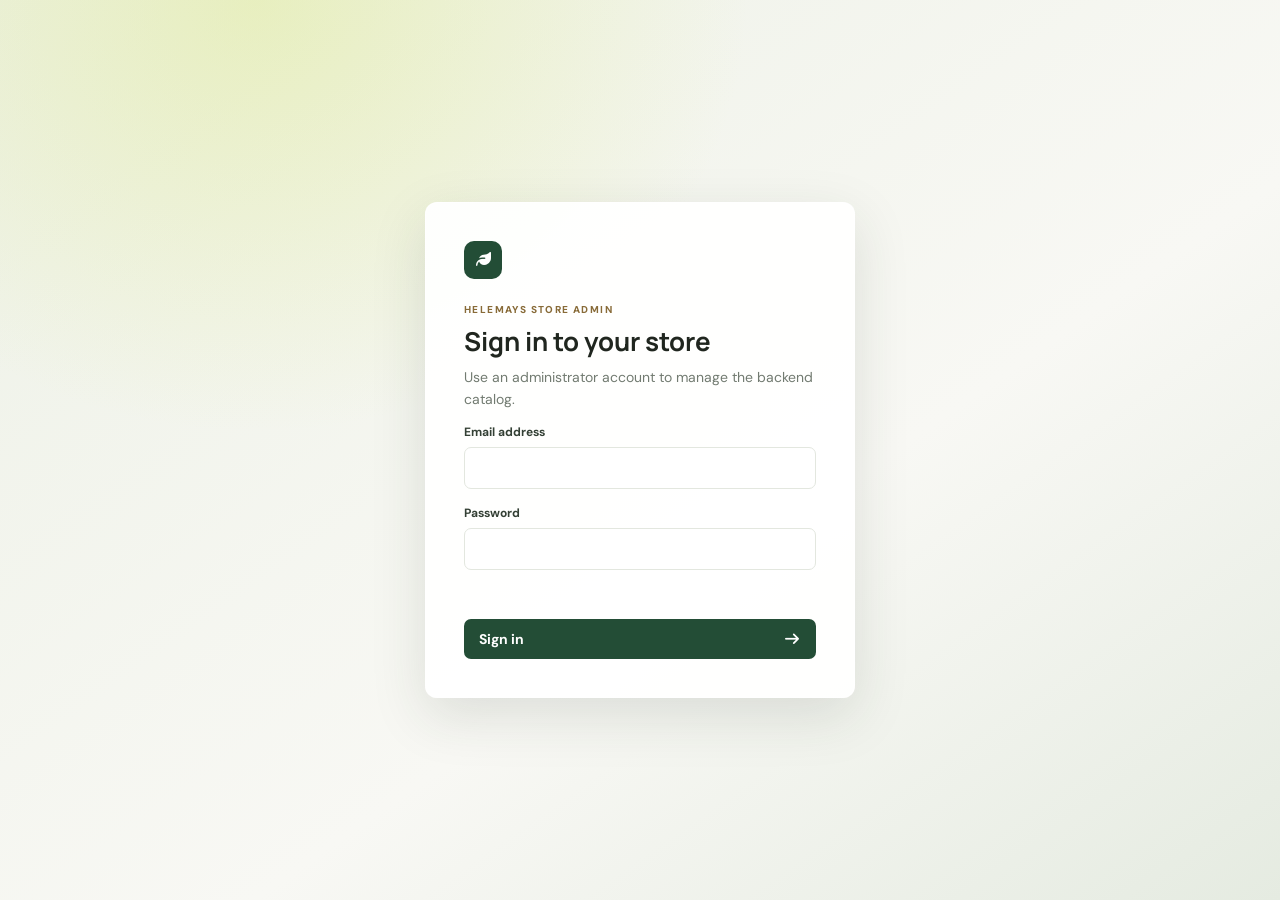
==== admin.html @ b426d1bf "front end last push" ====
<!DOCTYPE html>
<html lang="en">
<head>
    <meta charset="UTF-8">
    <meta name="viewport" content="width=device-width, initial-scale=1.0">
    <meta name="theme-color" content="#f3f4ef">
    <title>Helemays | Store Admin</title>
    <link rel="preconnect" href="https://fonts.googleapis.com">
    <link rel="preconnect" href="https://fonts.gstatic.com" crossorigin>
    <link href="https://fonts.googleapis.com/css2?family=DM+Sans:wght@400;500;600;700&family=Manrope:wght@500;600;700;800&display=swap" rel="stylesheet">
    <link rel="stylesheet" href="./Assests/fontawesome/css/all.min.css">
    <link rel="stylesheet" href="./admin.css">
</head>
<body>
    <main class="login-screen" id="adminLogin" hidden>
        <form class="login-panel" id="adminLoginForm">
            <span class="brand-mark"><i class="fa-solid fa-leaf"></i></span>
            <p class="eyebrow">HELEMAYS STORE ADMIN</p>
            <h1>Sign in to your store</h1>
            <p class="muted">Use an administrator account to manage the backend catalog.</p>
            <label for="adminEmail">Email address</label>
            <input id="adminEmail" type="email" autocomplete="username" required>
            <label for="adminPassword">Password</label>
            <input id="adminPassword" type="password" autocomplete="current-password" required>
            <p class="form-message" id="adminLoginMessage" role="status"></p>
            <button class="verification-resend" id="adminResendVerification" type="button" hidden>Resend verification email</button>
            <button class="primary-button wide" type="submit"><span>Sign in</span><i class="fa-solid fa-arrow-right"></i></button>
        </form>
    </main>
    <div class="admin-app" id="adminApp" hidden>
        <aside class="sidebar">
            <a class="brand" href="./index.html"><span class="brand-mark"><i class="fa-solid fa-leaf"></i></span><span>HELEMAYS<small>STORE ADMIN</small></span></a>
            <p class="side-caption">WORKSPACE</p>
            <button class="side-link active" type="button" data-view="overview"><i class="fa-solid fa-chart-pie"></i>Overview</button>
            <button class="side-link" type="button" data-view="orders"><i class="fa-solid fa-receipt"></i>Orders<span class="nav-count" id="orderNavCount">0</span></button>
            <button class="side-link" type="button" data-view="inbox"><i class="fa-regular fa-comments"></i>Inbox<span class="nav-count" id="inboxNavCount">0</span></button>
            <button class="side-link" type="button" data-view="products"><i class="fa-solid fa-boxes-stacked"></i>Products</button>
            <button class="side-link" type="button" data-view="campaigns"><i class="fa-regular fa-images"></i>Hero campaigns</button>
            <div class="sidebar-bottom"><span class="status-dot"></span><span>Catalog syncs to backend</span></div>
        </aside>

        <main class="workspace">
            <header class="topbar">
                <div><span class="eyebrow" id="breadcrumb">OPERATIONS</span><h1 id="pageTitle">Overview</h1></div>
                <div class="topbar-actions"><span class="connection-state offline" id="backendState"><i></i><span>BACKEND OFFLINE</span></span><a class="store-link" href="./index.html" target="_blank" rel="noreferrer"><i class="fa-solid fa-arrow-up-right-from-square"></i><span>View store</span></a><button class="store-link" type="button" id="adminLogout" title="Sign out" aria-label="Sign out"><i class="fa-solid fa-arrow-right-from-bracket"></i></button></div>
            </header>

            <section class="view active" id="overviewView">
                <div class="overview-heading"><div><h2>Store pulse</h2><p>Orders, payments, and customer activity saved in this browser.</p></div><button class="secondary-button" type="button" id="refreshDashboard"><i class="fa-solid fa-rotate"></i><span>Refresh</span></button></div>
                <div class="metrics-grid">
                    <article class="metric-card"><span class="metric-label">Orders today</span><div><strong id="ordersTodayMetric">0</strong><span class="metric-icon green"><i class="fa-solid fa-bag-shopping"></i></span></div><small id="ordersTodayNote">No orders recorded today</small></article>
                    <article class="metric-card"><span class="metric-label">Checkout value today</span><div><strong id="salesTodayMetric">GH₵ 0</strong><span class="metric-icon gold"><i class="fa-solid fa-arrow-trend-up"></i></span></div><small>Submitted order value, not payment confirmation</small></article>
                    <article class="metric-card"><span class="metric-label">Awaiting review</span><div><strong id="pendingMetric">0</strong><span class="metric-icon rust"><i class="fa-regular fa-clock"></i></span></div><small>New orders needing attention</small></article>
                    <article class="metric-card"><span class="metric-label">Unread messages</span><div><strong id="unreadMetric">0</strong><span class="metric-icon green"><i class="fa-regular fa-message"></i></span></div><small>Messages received in this browser</small></article>
                </div>
                <div class="dashboard-grid">
                    <section class="dashboard-panel sales-panel"><div class="panel-heading"><div><span class="eyebrow">PAYMENT MIX</span><h2>Order value by method</h2></div><span class="range-label">All local orders</span></div><div class="payment-chart" id="paymentChart"></div><div class="chart-legend" id="paymentLegend"></div></section>
                    <section class="dashboard-panel activity-panel"><div class="panel-heading"><div><span class="eyebrow">LIVE ACTIVITY</span><h2>Store activity</h2></div><span class="live-tag"><i></i> THIS BROWSER</span></div><div class="activity-list" id="activityList"></div></section>
                </div>
                <section class="dashboard-panel recent-orders"><div class="panel-heading"><div><span class="eyebrow">LATEST</span><h2>Recent orders</h2></div><button class="text-action" type="button" data-open-view="orders">All orders <i class="fa-solid fa-arrow-right"></i></button></div><div class="table-wrap compact-table"><table><thead><tr><th>Order</th><th>Customer</th><th>Payment</th><th>Total</th><th>Status</th></tr></thead><tbody id="recentOrderRows"></tbody></table><div class="empty-state" id="recentOrdersEmpty" hidden><i class="fa-solid fa-receipt"></i><strong>No orders yet</strong><span>Storefront checkouts will appear here before WhatsApp opens.</span></div></div></section>
            </section>

            <section class="view" id="ordersView">
                <div class="toolbar"><label class="search-box"><i class="fa-solid fa-magnifying-glass"></i><input id="orderSearch" type="search" placeholder="Search order or customer"></label><div class="toolbar-actions"><select id="orderStatusFilter" aria-label="Filter orders"><option value="all">All statuses</option><option>New</option><option>Confirmed</option><option>Preparing</option><option>Completed</option><option>Cancelled</option></select></div></div>
                <div class="table-wrap"><table><thead><tr><th>Order</th><th>Customer</th><th>Items</th><th>Payment</th><th>Total</th><th>Status</th><th>Placed</th></tr></thead><tbody id="orderRows"></tbody></table><div class="empty-state" id="ordersEmpty" hidden><i class="fa-solid fa-receipt"></i><strong>No matching orders</strong><span>Orders are recorded locally when customers submit checkout.</span></div></div>
            </section>

            <section class="view" id="inboxView">
                <div class="inbox-shell"><aside class="inbox-list"><div class="inbox-list-heading"><div><span class="eyebrow">ORDER SUPPORT</span><h2>Conversations</h2></div><span id="conversationCount" class="count-chip">0</span></div><div id="conversationList"></div><div class="inbox-empty" id="inboxEmpty">Customer messages about their orders will appear here.</div></aside><section class="conversation"><div class="conversation-heading" id="conversationHeading"><span class="conversation-avatar"><i class="fa-regular fa-user"></i></span><div><strong>Select an order</strong><small>Order-linked support messages</small></div></div><div class="message-list" id="adminMessageList"><div class="conversation-placeholder">Choose an order to message its customer.</div></div><form class="reply-form" id="adminReplyForm"><input id="adminReplyInput" type="text" placeholder="Reply about this order..." disabled><button class="primary-button" type="submit" disabled aria-label="Send reply"><i class="fa-solid fa-paper-plane"></i></button></form></section></div>
            </section>

            <section class="view" id="productsView">
                <div class="toolbar">
                    <label class="search-box"><i class="fa-solid fa-magnifying-glass"></i><input id="productSearch" type="search" placeholder="Search products"></label>
                    <div class="toolbar-actions"><select id="productFilter" aria-label="Filter products"><option value="all">All products</option><option value="active">Active</option><option value="inactive">Inactive</option><option value="featured">Featured</option></select><button class="secondary-button" type="button" id="importLocalProducts" hidden><i class="fa-solid fa-file-import"></i><span>Import local catalog</span></button><button class="primary-button" type="button" id="addProductButton"><i class="fa-solid fa-plus"></i><span>Add product</span></button></div>
                </div>
                <div class="table-wrap">
                    <table><thead><tr><th>Product</th><th>Category</th><th>Price</th><th>Inventory</th><th>Visibility</th><th></th></tr></thead><tbody id="productRows"></tbody></table>
                    <div class="empty-state" id="productEmpty" hidden><i class="fa-solid fa-box-open"></i><strong>No products to show</strong><span>Add a product or change your filters.</span></div>
                </div>
            </section>

            <section class="view" id="campaignsView">
                <div class="section-toolbar"><div><h2>Hero campaigns</h2><p>Control the large rotating feature banners on the storefront.</p></div><button class="primary-button" type="button" id="addBannerButton"><i class="fa-solid fa-plus"></i><span>Add campaign</span></button></div>
                <div class="campaign-grid" id="bannerGrid"></div>
                <div class="empty-state" id="bannerEmpty" hidden><i class="fa-regular fa-images"></i><strong>No campaigns yet</strong><span>Create a campaign to replace the sample hero slides.</span></div>
            </section>
        </main>
    </div>

    <dialog class="editor-dialog" id="productDialog">
        <form id="productForm" class="editor-form">
            <div class="dialog-heading"><div><span class="eyebrow">CATALOG</span><h2 id="productDialogTitle">Add product</h2></div><button class="icon-button" type="button" data-close="productDialog" aria-label="Close"><i class="fa-solid fa-xmark"></i></button></div>
            <input type="hidden" id="productId">
            <div class="form-grid">
                <label class="field span-2">Product name<input id="productName" required maxlength="120" placeholder="Handcrafted leather sandals"></label>
                <label class="field">Category<input id="productCategory" required maxlength="60" placeholder="Sandals"></label>
                <label class="field">Price (GH₵)<input id="productPrice" type="number" required min="0" step="0.01" placeholder="450"></label>
                <label class="field span-2">Primary image path or URL<input id="productImage" type="text" required placeholder="./images/product.jpg or https://..."></label>
                <div class="field span-2 image-gallery-field">
                    <span>Product photos <small>Upload up to 4 photos, then select a thumbnail to choose the main image.</small></span>
                    <label class="image-dropzone" id="productImageDropzone" for="productImageFiles" tabindex="0">
                        <i class="fa-solid fa-cloud-arrow-up" aria-hidden="true"></i>
                        <span><strong>Choose photos</strong> or drag and drop here</span>
                        <small>JPG, PNG, or WebP · optimized automatically</small>
                    </label>
                    <input id="productImageFiles" class="visually-hidden-file" type="file" accept="image/*" multiple>
                    <div class="image-thumbnail-list" id="productImageThumbnails" aria-label="Product image thumbnails"></div>
                    <p class="upload-message" id="productImageMessage" role="status" aria-live="polite"></p>
                </div>
                <label class="field span-2">Description<textarea id="productDescription" rows="3" placeholder="Product details"></textarea></label>
                <label class="field span-2">Colors <small>Separate with commas</small><input id="productColors" placeholder="Black, Brown"></label>
                <label class="field span-2">Sizes and stock <small>One per line: size, stock</small><textarea id="productSizes" rows="3" required placeholder="40, 5&#10;41, 7&#10;42, 4"></textarea></label>
                <label class="check-field"><input id="productActive" type="checkbox" checked><span>Visible in store</span></label>
                <label class="check-field"><input id="productFeatured" type="checkbox"><span>Mark as featured</span></label>
            </div>
            <p class="form-message" id="productMessage" role="status"></p>
            <div class="dialog-actions"><button class="secondary-button" type="button" data-close="productDialog">Cancel</button><button class="primary-button" type="submit"><i class="fa-solid fa-check"></i><span>Save product</span></button></div>
        </form>
    </dialog>

    <dialog class="editor-dialog" id="bannerDialog">
        <form id="bannerForm" class="editor-form">
            <div class="dialog-heading"><div><span class="eyebrow">STOREFRONT</span><h2 id="bannerDialogTitle">Add campaign</h2></div><button class="icon-button" type="button" data-close="bannerDialog" aria-label="Close"><i class="fa-solid fa-xmark"></i></button></div>
            <input type="hidden" id="bannerId">
            <div class="form-grid">
                <label class="field span-2">Image path or URL<input id="bannerImage" type="text" required placeholder="./images/campaign.jpg or https://..."></label>
                <div class="field span-2 image-gallery-field">
                    <span>Campaign photo <small>Choose a local image or drop it here.</small></span>
                    <label class="image-dropzone image-dropzone-compact" id="bannerImageDropzone" for="bannerImageFile" tabindex="0">
                        <i class="fa-solid fa-cloud-arrow-up" aria-hidden="true"></i>
                        <span><strong>Choose photo</strong> or drag and drop here</span>
                        <small>JPG, PNG, or WebP · optimized automatically</small>
                    </label>
                    <input id="bannerImageFile" class="visually-hidden-file" type="file" accept="image/*">
                    <div class="banner-image-preview" id="bannerImagePreview" hidden><img id="bannerImagePreviewImage" alt="Campaign image preview"></div>
                    <p class="upload-message" id="bannerImageMessage" role="status" aria-live="polite"></p>
                </div>
                <label class="field">Eyebrow<input id="bannerEyebrow" maxlength="80" placeholder="HANDCRAFTED IN GHANA"></label>
                <label class="field">Image description<input id="bannerAlt" maxlength="160" placeholder="Leather sandals on display"></label>
                <label class="field span-2">Headline<input id="bannerTitle" required maxlength="100" placeholder="Crafted for"></label>
                <label class="field span-2">Highlighted headline<input id="bannerHighlight" maxlength="80" placeholder="every step."></label>
                <label class="field span-2">Supporting copy<textarea id="bannerDescription" rows="3" maxlength="240" placeholder="A short campaign message"></textarea></label>
                <label class="field">Slide order<input id="bannerOrder" type="number" min="0" step="1" value="0"></label>
                <label class="check-field"><input id="bannerActive" type="checkbox" checked><span>Published on storefront</span></label>
            </div>
            <p class="form-message" id="bannerMessage" role="status"></p>
            <div class="dialog-actions"><button class="secondary-button" type="button" data-close="bannerDialog">Cancel</button><button class="primary-button" type="submit"><i class="fa-solid fa-check"></i><span>Save campaign</span></button></div>
        </form>
    </dialog>

    <div class="toast" id="toast" role="status" aria-live="polite"></div>
    <script src="./js/admin.js"></script>
</body>
</html>
---- admin.css ----
:root {
    color-scheme: light;
    --ink: #20261f;
    --muted: #727b71;
    --line: #e3e7df;
    --surface: #ffffff;
    --canvas: #f3f4ef;
    --forest: #234d36;
    --forest-hover: #2d6245;
    --lime: #d8e768;
    --rust: #a34535;
    --shadow: 0 18px 55px rgba(36, 52, 37, .13);
}

* { box-sizing: border-box; }
body { min-width: 320px; margin: 0; background: var(--canvas); color: var(--ink); font-family: "DM Sans", sans-serif; font-size: 14px; }
button, input, textarea, select { font: inherit; }
button { cursor: pointer; }
[hidden] { display: none !important; }

.login-screen { min-height: 100vh; display: grid; place-items: center; padding: 24px; background: radial-gradient(ellipse at 20% 0%, rgba(216,231,104,.32), transparent 34%), linear-gradient(145deg, #edf1e6, #f8f8f4 60%, #e5ebe1); }
.login-panel { width: min(430px, 100%); padding: 38px; border: 1px solid rgba(255,255,255,.8); border-radius: 12px; background: rgba(255,255,255,.93); box-shadow: var(--shadow); }
.brand-mark { width: 44px; height: 44px; display: grid; place-items: center; border-radius: 10px; background: var(--forest); color: white; font-size: 18px; }
.eyebrow { display: block; margin: 0 0 7px; color: #78816f; font-size: 10px; font-weight: 800; letter-spacing: 1.4px; }
.login-panel .eyebrow { margin-top: 24px; color: #886b38; }
h1, h2, h3, p { margin-top: 0; }
h1, h2, h3 { font-family: Manrope, sans-serif; }
.login-panel h1 { margin-bottom: 8px; font-size: 26px; }
.muted, .section-toolbar p { color: var(--muted); line-height: 1.55; }
.login-panel label, .field { display: grid; gap: 7px; color: #344035; font-size: 12px; font-weight: 700; }
.login-panel input, .field input, .field textarea, .toolbar select, .search-box { width: 100%; min-height: 42px; padding: 10px 12px; border: 1px solid var(--line); border-radius: 7px; background: #fff; color: var(--ink); outline: none; }
.login-panel input { margin: 7px 0 16px; }
input:focus, textarea:focus, select:focus { border-color: #73927a; box-shadow: 0 0 0 3px rgba(35,77,54,.1); }
.primary-button, .secondary-button, .icon-button { display: inline-flex; align-items: center; justify-content: center; gap: 9px; min-height: 40px; padding: 0 14px; border: 1px solid transparent; border-radius: 7px; font-weight: 700; }
.primary-button { background: var(--forest); color: white; }
.primary-button:hover { background: var(--forest-hover); }
.secondary-button { border-color: var(--line); background: white; color: var(--ink); }
.wide { width: 100%; justify-content: space-between; margin-top: 5px; }
.form-message { min-height: 18px; margin: 10px 0 0; color: var(--rust); font-size: 12px; line-height: 1.45; }
.verification-resend { display: block; margin: -2px 0 12px auto; padding: 3px 0; border: 0; background: transparent; color: var(--forest); font-size: 11px; font-weight: 700; text-decoration: underline; text-underline-offset: 2px; }
.verification-resend:hover { color: var(--forest-hover); }
.verification-resend:disabled { opacity: .6; cursor: wait; }

.admin-app { min-height: 100vh; }
.sidebar { position: fixed; inset: 0 auto 0 0; z-index: 3; width: 236px; display: flex; flex-direction: column; padding: 23px 15px 16px; border-right: 1px solid var(--line); background: #fbfcf8; }
.brand { display: flex; align-items: center; gap: 10px; padding: 5px 7px 30px; color: var(--forest); font-family: Manrope, sans-serif; font-size: 12px; font-weight: 800; letter-spacing: .5px; text-decoration: none; }
.brand-mark { flex: 0 0 38px; width: 38px; height: 38px; font-size: 15px; }
.brand small { display: block; margin-top: 3px; color: #859083; font-family: "DM Sans", sans-serif; font-size: 8px; letter-spacing: 1.4px; }
.side-caption { margin: 0 8px 8px; color: #8c958a; font-size: 9px; font-weight: 800; letter-spacing: 1.2px; }
.side-link { display: flex; align-items: center; gap: 11px; width: 100%; min-height: 42px; margin-bottom: 3px; padding: 0 11px; border: 0; border-radius: 7px; background: transparent; color: #626d62; text-align: left; font-size: 13px; font-weight: 600; }
.side-link i { width: 18px; text-align: center; }
.side-link:hover, .side-link.active { background: #eaf0e8; color: var(--forest); }
.sidebar-bottom { display: flex; align-items: center; gap: 8px; margin-top: auto; padding: 12px 6px 0; border-top: 1px solid var(--line); color: #667168; font-size: 11px; }
.status-dot, .connection-state i { width: 7px; height: 7px; border-radius: 50%; background: #629466; }
.local-state { color: #76602e; font-size: 10px; font-weight: 800; letter-spacing: .7px; }
.local-state i { background: #d0a541; }
.sidebar-bottom button { width: 30px; height: 30px; margin-left: auto; border: 0; border-radius: 6px; background: transparent; color: #667168; }
.sidebar-bottom button:hover { background: #edf0eb; }
.workspace { min-height: 100vh; margin-left: 236px; padding: 0 32px 36px; }
.topbar { position: sticky; top: 0; z-index: 2; display: flex; align-items: center; justify-content: space-between; min-height: 86px; margin: 0 -32px 25px; padding: 15px 32px; border-bottom: 1px solid var(--line); background: rgba(243,244,239,.95); backdrop-filter: blur(12px); }
.topbar h1 { margin: 0; font-size: 21px; }
.topbar-actions, .toolbar-actions { display: flex; align-items: center; gap: 10px; }
.connection-state { display: inline-flex; align-items: center; gap: 7px; color: #69736a; font-size: 11px; }
.connection-state.offline i { background: #b85146; }
.connection-state:not(.offline) i { background: #629466; }
.store-link { display: inline-flex; align-items: center; gap: 8px; min-height: 38px; padding: 0 12px; border: 1px solid var(--line); border-radius: 7px; background: white; color: var(--ink); font-size: 12px; font-weight: 700; text-decoration: none; }
.view { display: none; }
.view.active { display: block; }
.toolbar { display: flex; align-items: center; justify-content: space-between; gap: 14px; margin-bottom: 14px; }
.search-box { width: min(340px, 100%); display: flex; align-items: center; gap: 9px; padding: 0 12px; color: #859084; }
.search-box input { width: 100%; border: 0; outline: 0; background: transparent; color: var(--ink); }
.toolbar select { width: auto; min-width: 132px; }
.table-wrap { overflow: hidden; border: 1px solid var(--line); border-radius: 8px; background: var(--surface); }
table { width: 100%; border-collapse: collapse; text-align: left; }
th { height: 42px; padding: 0 15px; border-bottom: 1px solid var(--line); background: #f9faf6; color: #858d82; font-size: 9px; font-weight: 800; letter-spacing: .8px; text-transform: uppercase; }
td { height: 68px; padding: 9px 15px; border-bottom: 1px solid #edf0ea; color: #515b52; font-size: 12px; }
tr:last-child td { border-bottom: 0; }
.product-cell { display: flex; align-items: center; gap: 11px; min-width: 220px; }
.product-thumb { width: 45px; height: 45px; flex: 0 0 45px; border-radius: 6px; background: #f0f2ed; object-fit: cover; }
.product-title { display: block; color: var(--ink); font-size: 12px; font-weight: 700; }
.product-subtitle { display: block; margin-top: 3px; color: #899188; font-size: 10px; }
.price-cell { color: var(--ink); font-weight: 700; white-space: nowrap; }
.status-pill { display: inline-flex; align-items: center; gap: 5px; padding: 5px 8px; border-radius: 999px; background: #edf3e9; color: #315b3e; font-size: 10px; font-weight: 700; white-space: nowrap; }
.status-pill.inactive { background: #f1f1ed; color: #757b72; }
.row-actions { display: flex; justify-content: flex-end; gap: 5px; }
.icon-button { width: 34px; min-height: 34px; padding: 0; border-color: var(--line); background: white; color: #536053; }
.icon-button:hover { background: #f2f4ef; }
.icon-button.danger { color: var(--rust); }
.section-toolbar { display: flex; align-items: center; justify-content: space-between; gap: 16px; margin: 2px 0 18px; }
.section-toolbar h2 { margin: 0 0 5px; font-size: 17px; }
.section-toolbar p { margin: 0; font-size: 12px; }
.campaign-grid { display: grid; grid-template-columns: repeat(2, minmax(0, 1fr)); gap: 15px; }
.campaign-card { overflow: hidden; border: 1px solid var(--line); border-radius: 8px; background: white; }
.campaign-image { position: relative; height: 190px; overflow: hidden; background: #edf0e8; }
.campaign-image img { width: 100%; height: 100%; object-fit: cover; }
.campaign-order { position: absolute; top: 10px; left: 10px; padding: 5px 8px; border-radius: 5px; background: rgba(27,48,35,.85); color: white; font-size: 10px; font-weight: 700; }
.campaign-content { padding: 13px; }
.campaign-content h3 { margin-bottom: 4px; font-size: 14px; }
.campaign-content p { min-height: 34px; margin-bottom: 10px; color: var(--muted); font-size: 11px; line-height: 1.5; }
.campaign-footer { display: flex; align-items: center; justify-content: space-between; gap: 10px; }
.campaign-actions { display: flex; gap: 5px; }
.empty-state { min-height: 210px; display: grid; align-content: center; justify-items: center; gap: 7px; color: #858e83; text-align: center; }
.empty-state > i { margin-bottom: 4px; font-size: 25px; }
.empty-state strong { color: #3c483d; font-family: Manrope, sans-serif; font-size: 14px; }
.empty-state span { font-size: 12px; }
.editor-dialog { width: min(620px, calc(100% - 24px)); max-height: min(88vh, 850px); padding: 0; overflow: auto; border: 1px solid #e1e5dd; border-radius: 10px; background: #fff; box-shadow: var(--shadow); }
.editor-dialog::backdrop { background: rgba(23, 36, 27, .46); backdrop-filter: blur(3px); }
.editor-form { padding: 23px; }
.dialog-heading { display: flex; align-items: center; justify-content: space-between; gap: 16px; margin-bottom: 20px; }
.dialog-heading h2 { margin: 0; font-size: 19px; }
.form-grid { display: grid; grid-template-columns: repeat(2, minmax(0, 1fr)); gap: 14px; }
.field { min-width: 0; color: #445044; font-size: 11px; }
.field small { color: #838d83; font-size: 10px; font-weight: 500; }
.field textarea { min-height: 74px; resize: vertical; }
.image-gallery-field { gap: 9px; }
.image-gallery-field > span { display: grid; gap: 4px; }
.image-dropzone { min-height: 102px; display: flex; flex-direction: column; align-items: center; justify-content: center; gap: 5px; padding: 12px; border: 1px dashed #afbdad; border-radius: 7px; background: #f7f9f5; color: #536452; text-align: center; cursor: pointer; transition: border-color .16s ease, background .16s ease; }
.image-dropzone:hover, .image-dropzone:focus-visible, .image-dropzone.is-dragging { border-color: var(--forest); background: #eef4ec; outline: none; }
.image-dropzone > i { color: #376b48; font-size: 19px; }
.image-dropzone > span { font-size: 11px; font-weight: 500; }
.image-dropzone > span strong { color: var(--forest); }
.image-dropzone > small { color: #7e897d; font-size: 9px; font-weight: 500; }
.image-dropzone-compact { min-height: 84px; }
.visually-hidden-file { position: absolute; width: 1px; height: 1px; overflow: hidden; clip: rect(0, 0, 0, 0); white-space: nowrap; clip-path: inset(50%); }
.visually-hidden-file:focus-visible + .image-thumbnail-list { outline: 2px solid var(--forest); }
.image-thumbnail-list { display: flex; flex-wrap: wrap; gap: 8px; }
.image-thumbnail-wrap { position: relative; width: 72px; height: 72px; flex: 0 0 72px; }
.image-thumbnail { position: relative; width: 72px; height: 72px; flex: 0 0 72px; padding: 0; overflow: hidden; border: 2px solid transparent; border-radius: 6px; background: #edf0e9; cursor: pointer; }
.image-thumbnail.is-primary { border-color: var(--forest); box-shadow: 0 0 0 2px #d9e6d7; }
.image-thumbnail img { width: 100%; height: 100%; display: block; object-fit: cover; }
.image-thumbnail .primary-tag { position: absolute; right: 2px; bottom: 2px; left: 2px; padding: 2px 1px; border-radius: 3px; background: rgba(28, 62, 40, .9); color: #fff; font-size: 8px; font-weight: 700; text-align: center; }
.image-thumbnail-wrap .remove-thumbnail { position: absolute; top: 3px; right: 3px; width: 20px; height: 20px; display: grid; place-items: center; padding: 0; border: 0; border-radius: 50%; background: rgba(255, 255, 255, .94); color: #9a3e35; font-size: 10px; }
.upload-message { min-height: 0; margin: 0; color: #718072; font-size: 10px; line-height: 1.4; }
.upload-message:empty { display: none; }
.upload-message.is-error { color: #a34535; }
.banner-image-preview { width: 100%; max-height: 180px; overflow: hidden; border: 1px solid var(--line); border-radius: 6px; background: #f3f5f0; }
.banner-image-preview img { width: 100%; max-height: 180px; display: block; object-fit: contain; }
.span-2 { grid-column: 1 / -1; }
.check-field { display: flex; align-items: center; gap: 9px; min-height: 35px; color: #4e594e; font-size: 11px; font-weight: 700; }
.check-field input { width: 16px; height: 16px; accent-color: var(--forest); }
.dialog-actions { display: flex; justify-content: flex-end; gap: 8px; margin-top: 15px; }
.toast { position: fixed; right: 20px; bottom: 20px; z-index: 10; max-width: min(400px, calc(100% - 40px)); padding: 12px 15px; transform: translateY(12px); opacity: 0; border-radius: 7px; background: #233d2c; color: white; box-shadow: var(--shadow); font-size: 12px; pointer-events: none; transition: opacity .18s ease, transform .18s ease; }
.toast.show { transform: translateY(0); opacity: 1; }

@media (max-width: 900px) {
    .sidebar { width: 190px; }
    .workspace { margin-left: 190px; padding-right: 20px; padding-left: 20px; }
    .topbar { margin-right: -20px; margin-left: -20px; padding-right: 20px; padding-left: 20px; }
    .toolbar { align-items: stretch; flex-direction: column; }
    .search-box { width: 100%; }
    .toolbar-actions { justify-content: space-between; }
    th, td { padding-right: 10px; padding-left: 10px; }
}
@media (max-width: 650px) {
    .sidebar { position: static; width: auto; min-height: 0; padding: 11px 13px; border-right: 0; border-bottom: 1px solid var(--line); }
    .brand { padding: 0; }
    .brand-mark { width: 34px; height: 34px; flex-basis: 34px; }
    .side-caption, .sidebar .side-link, .sidebar-bottom > span, .sidebar-bottom button { display: none; }
    .sidebar-bottom { position: absolute; top: 14px; right: 14px; margin: 0; padding: 0; border: 0; }
    .sidebar-bottom .status-dot { display: block; }
    .workspace { margin: 0; padding: 0 12px 24px; }
    .topbar { position: static; min-height: 69px; margin: 0 -12px 16px; padding: 12px; }
    .topbar h1 { font-size: 18px; }
    .connection-state span, .store-link span { display: none; }
    .store-link { width: 36px; justify-content: center; padding: 0; }
    .toolbar-actions { flex-wrap: wrap; }
    .toolbar-actions select { flex: 1; }
    .table-wrap { overflow-x: auto; }
    table { min-width: 720px; }
    .campaign-grid { grid-template-columns: 1fr; }
    .section-toolbar { align-items: flex-start; }
    .section-toolbar .primary-button span { display: none; }
    .login-panel { padding: 27px 22px; }
    .form-grid { gap: 11px; }
    .editor-form { padding: 17px; }
}

.nav-count { min-width: 20px; height: 20px; display: inline-grid; place-items: center; margin-left: auto; padding: 0 5px; border-radius: 999px; background: #e8ece5; color: #536352; font-size: 10px; font-weight: 800; }
.overview-heading { display: flex; align-items: flex-end; justify-content: space-between; gap: 14px; margin: 2px 0 18px; }
.overview-heading h2 { margin: 0 0 5px; font-size: 18px; }
.overview-heading p { margin: 0; color: var(--muted); font-size: 12px; }
.metrics-grid { display: grid; grid-template-columns: repeat(4, minmax(0, 1fr)); gap: 12px; margin-bottom: 14px; }
.metric-card { min-width: 0; padding: 16px; border: 1px solid var(--line); border-radius: 8px; background: white; }
.metric-label { color: #778174; font-size: 11px; font-weight: 600; }
.metric-card > div { display: flex; align-items: center; justify-content: space-between; gap: 8px; margin: 13px 0 7px; }
.metric-card > div > strong { overflow: hidden; color: #202b22; font-family: Manrope, sans-serif; font-size: 23px; text-overflow: ellipsis; white-space: nowrap; }
.metric-card > small { color: #899185; font-size: 10px; }
.metric-icon { width: 34px; height: 34px; flex: 0 0 34px; display: grid; place-items: center; border-radius: 8px; }
.metric-icon.green { background: #eaf1e7; color: #326746; }
.metric-icon.gold { background: #f4eedc; color: #97732b; }
.metric-icon.rust { background: #f5e9e3; color: #a2523b; }
.dashboard-grid { display: grid; grid-template-columns: minmax(0, 1.1fr) minmax(280px, .9fr); gap: 14px; margin-bottom: 14px; }
.dashboard-panel { min-width: 0; border: 1px solid var(--line); border-radius: 8px; background: white; }
.sales-panel, .activity-panel { min-height: 245px; padding: 16px; }
.panel-heading { display: flex; align-items: flex-start; justify-content: space-between; gap: 12px; }
.panel-heading .eyebrow { margin-bottom: 5px; font-size: 9px; }
.panel-heading h2 { margin: 0; font-size: 14px; }
.range-label { color: #879083; font-size: 10px; }
.payment-chart { display: grid; gap: 17px; margin-top: 25px; }
.payment-row > div { display: flex; justify-content: space-between; gap: 12px; margin-bottom: 7px; font-size: 11px; }
.payment-row > div span { color: #606b5f; }
.payment-row > div strong { color: #26362a; font-size: 11px; }
.payment-track { display: block; height: 8px; overflow: hidden; border-radius: 10px; background: #f0f2ed; }
.payment-fill { display: block; height: 100%; border-radius: inherit; background: #355f44; }
.payment-fill.fill-1 { background: #c29745; }
.payment-fill.fill-2 { background: #678b91; }
.chart-legend { display: flex; flex-wrap: wrap; gap: 13px; margin-top: 17px; color: #7e887d; font-size: 10px; }
.chart-legend span { display: inline-flex; align-items: center; gap: 6px; }
.legend-dot { width: 7px; height: 7px; border-radius: 50%; background: #355f44; }
.legend-dot.dot-1 { background: #c29745; }
.legend-dot.dot-2 { background: #678b91; }
.chart-empty { display: grid; min-height: 105px; place-items: center; color: #879083; font-size: 11px; text-align: center; }
.live-tag { display: inline-flex; align-items: center; gap: 6px; color: #788476; font-size: 9px; font-weight: 800; letter-spacing: .6px; white-space: nowrap; }
.live-tag i { width: 7px; height: 7px; border-radius: 50%; background: #6d9a68; box-shadow: 0 0 0 3px #edf4e8; }
.activity-list { display: grid; max-height: 190px; gap: 13px; margin-top: 15px; overflow-y: auto; }
.activity-item { display: flex; align-items: flex-start; gap: 9px; }
.activity-icon { width: 27px; height: 27px; flex: 0 0 27px; display: grid; place-items: center; border-radius: 7px; background: #edf2e9; color: #42654a; font-size: 11px; }
.activity-icon.chat { background: #f3ede0; color: #98743b; }
.activity-item strong { display: block; color: #374337; font-size: 10px; }
.activity-item p { margin: 3px 0; overflow: hidden; color: #788276; font-size: 10px; text-overflow: ellipsis; white-space: nowrap; }
.activity-item time { color: #9ba396; font-size: 9px; }
.recent-orders { padding: 16px; }
.recent-orders .panel-heading { margin-bottom: 12px; }
.text-action { padding: 4px; border: 0; background: transparent; color: var(--forest); font-size: 11px; font-weight: 700; }
.compact-table { border: 0; border-radius: 0; }
.compact-table th { height: 34px; padding-left: 8px; }
.compact-table td { height: 47px; padding: 7px 8px; }
.order-number { color: #304537; font-size: 11px; }
.order-customer { display: block; color: #3b463b; font-size: 11px; }
.order-phone { display: block; margin-top: 3px; color: #899286; font-size: 9px; }
.payment-tag { color: #626e61; font-size: 10px; }
.order-status-select { min-height: 28px; padding: 3px 7px; border: 1px solid #e5e9e1; border-radius: 5px; background: #f5f7f2; color: #3d5743; font-size: 10px; font-weight: 700; }
.status-pill.status-new, .order-status-select.status-new { background: #f5eedc; color: #886b31; }
.status-pill.status-confirmed, .order-status-select.status-confirmed { background: #e9f0e6; color: #315b3e; }
.status-pill.status-preparing, .order-status-select.status-preparing { background: #eaf0f2; color: #456875; }
.status-pill.status-completed, .order-status-select.status-completed { background: #e3efe5; color: #2e6842; }
.status-pill.status-cancelled, .order-status-select.status-cancelled { background: #f5e8e4; color: #9a493a; }
.inbox-shell { display: grid; min-height: min(650px, calc(100vh - 140px)); grid-template-columns: minmax(230px, .75fr) minmax(0, 1.5fr); overflow: hidden; border: 1px solid var(--line); border-radius: 8px; background: white; }
.inbox-list { min-width: 0; border-right: 1px solid var(--line); }
.inbox-list-heading { display: flex; align-items: center; justify-content: space-between; padding: 16px; border-bottom: 1px solid var(--line); }
.inbox-list-heading .eyebrow { margin-bottom: 4px; font-size: 8px; }
.inbox-list-heading h2 { margin: 0; font-size: 14px; }
.count-chip { min-width: 23px; height: 23px; display: grid; place-items: center; border-radius: 50%; background: #edf1e9; color: #436044; font-size: 10px; font-weight: 800; }
.conversation-item { width: 100%; display: flex; align-items: center; gap: 9px; padding: 12px; border: 0; border-bottom: 1px solid #eef0ec; background: white; text-align: left; }
.conversation-item:hover, .conversation-item.active { background: #f5f7f2; }
.conversation-avatar { width: 33px; height: 33px; flex: 0 0 33px; display: grid; place-items: center; border-radius: 50%; background: #eaf0e7; color: #456449; }
.conversation-summary { min-width: 0; flex: 1; }
.conversation-summary strong, .conversation-summary small { display: block; overflow: hidden; text-overflow: ellipsis; white-space: nowrap; }
.conversation-summary strong { color: #354136; font-size: 11px; }
.conversation-summary small { margin-top: 4px; color: #899286; font-size: 10px; }
.conversation-meta { display: grid; justify-items: end; gap: 6px; color: #9aa295; font-size: 9px; }
.conversation-meta b { min-width: 17px; height: 17px; display: grid; place-items: center; border-radius: 50%; background: #315a3c; color: white; font-size: 9px; }
.inbox-empty { padding: 18px; color: #899286; font-size: 11px; line-height: 1.5; }
.conversation { min-width: 0; display: flex; flex-direction: column; }
.conversation-heading { display: flex; align-items: center; gap: 10px; min-height: 62px; padding: 12px 16px; border-bottom: 1px solid var(--line); }
.conversation-heading strong, .conversation-heading small { display: block; }
.conversation-heading strong { color: #39463b; font-size: 12px; }
.conversation-heading small { margin-top: 4px; color: #899286; font-size: 10px; }
.message-list { flex: 1; display: flex; flex-direction: column; align-items: flex-start; gap: 10px; padding: 16px; overflow-y: auto; background: #fafbf8; }
.message-bubble { max-width: min(82%, 430px); padding: 9px 11px; border: 1px solid #e8ece5; border-radius: 8px 8px 8px 2px; background: white; }
.message-bubble.outgoing { align-self: flex-end; border-color: #dce8da; border-radius: 8px 8px 2px 8px; background: #edf4e9; }
.message-bubble p { margin: 0; color: #3e493e; font-size: 11px; line-height: 1.5; white-space: pre-wrap; }
.message-bubble time { display: block; margin-top: 5px; color: #929b8e; font-size: 8px; text-align: right; }
.conversation-placeholder { align-self: center; margin: auto; color: #90998d; font-size: 11px; }
.reply-form { display: flex; gap: 8px; padding: 11px; border-top: 1px solid var(--line); }
.reply-form input { min-width: 0; flex: 1; height: 40px; padding: 0 11px; border: 1px solid var(--line); border-radius: 7px; outline: none; }
.reply-form .primary-button { width: 42px; min-height: 40px; padding: 0; }
.reply-form button:disabled { opacity: .45; cursor: not-allowed; }

@media (max-width: 900px) {
    .metrics-grid { grid-template-columns: repeat(2, minmax(0, 1fr)); }
    .dashboard-grid { grid-template-columns: 1fr; }
}
@media (max-width: 650px) {
    .sidebar { position: sticky; top: 0; z-index: 5; display: grid; grid-template-columns: repeat(5, minmax(0, 1fr)); gap: 3px; padding: 8px; background: #fbfcf8; }
    .sidebar .brand { grid-column: 1 / -1; padding: 0 4px 8px; }
    .sidebar .side-caption, .sidebar .sidebar-bottom { display: none; }
    .sidebar .side-link { display: flex; min-width: 0; min-height: 47px; flex-direction: column; justify-content: center; gap: 3px; margin: 0; padding: 4px 2px; font-size: 9px; text-align: center; }
    .sidebar .side-link i { width: auto; font-size: 14px; }
    .nav-count { position: absolute; transform: translate(17px, -12px); min-width: 16px; height: 16px; font-size: 8px; }
    .topbar { position: sticky; top: 112px; }
    .metrics-grid { gap: 8px; }
    .metric-card { padding: 12px; }
    .metric-card > div > strong { font-size: 19px; }
    .overview-heading { align-items: flex-start; }
    .overview-heading p { max-width: 240px; }
    .inbox-shell { min-height: calc(100vh - 205px); grid-template-columns: minmax(112px, .75fr) minmax(0, 1.25fr); }
    .inbox-list-heading { padding: 10px 8px; }
    .inbox-list-heading h2 { font-size: 12px; }
    .conversation-item { gap: 5px; padding: 9px 6px; }
    .conversation-item .conversation-avatar { width: 27px; height: 27px; flex-basis: 27px; }
    .conversation-meta time { display: none; }
    .message-list { padding: 10px 7px; }
    .message-bubble { max-width: 96%; padding: 7px; }
    .conversation-heading { padding: 9px; }
    .reply-form { padding: 7px; }
    .compact-table table { min-width: 620px; }
}
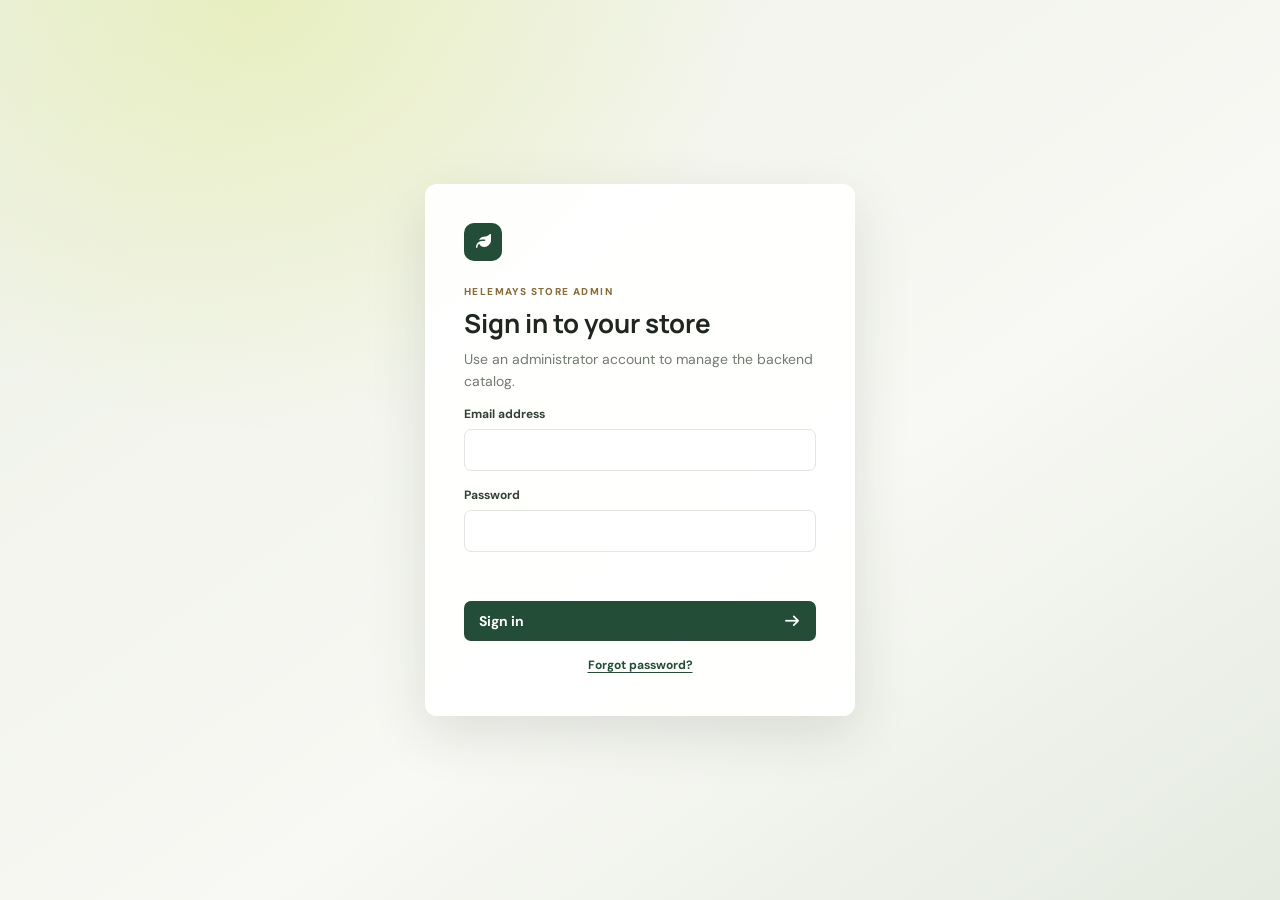
==== commit 42e25911: "latest commit 11/7" ====
--- a/admin.html
+++ b/admin.html
@@ -25,6 +25,20 @@
             <p class="form-message" id="adminLoginMessage" role="status"></p>
             <button class="verification-resend" id="adminResendVerification" type="button" hidden>Resend verification email</button>
             <button class="primary-button wide" type="submit"><span>Sign in</span><i class="fa-solid fa-arrow-right"></i></button>
+            <button class="login-text-action" id="adminForgotPassword" type="button">Forgot password?</button>
+            <section class="admin-reset" id="adminPasswordReset" aria-label="Reset admin password" hidden>
+                <p class="muted">Request a six-digit code at your admin email address.</p>
+                <button class="secondary-button wide" id="adminRequestResetCode" type="button"><span>Send reset code</span><i class="fa-solid fa-envelope"></i></button>
+                <p class="form-message" id="adminResetMessage" role="status" aria-live="polite"></p>
+                <div id="adminResetFields" hidden>
+                    <label for="adminResetCode">6-digit email code</label>
+                    <input id="adminResetCode" type="text" inputmode="numeric" autocomplete="one-time-code" pattern="[0-9]{6}" maxlength="6">
+                    <label for="adminNewPassword">New password</label>
+                    <input id="adminNewPassword" type="password" autocomplete="new-password" minlength="10" maxlength="72">
+                    <button class="primary-button wide" id="adminSaveNewPassword" type="button"><span>Update password</span><i class="fa-solid fa-arrow-right"></i></button>
+                </div>
+                <button class="login-text-action" id="adminCancelPasswordReset" type="button">Back to sign in</button>
+            </section>
         </form>
     </main>
     <div class="admin-app" id="adminApp" hidden>
@@ -94,7 +108,7 @@
             <input type="hidden" id="productId">
             <div class="form-grid">
                 <label class="field span-2">Product name<input id="productName" required maxlength="120" placeholder="Handcrafted leather sandals"></label>
-                <label class="field">Category<input id="productCategory" required maxlength="60" placeholder="Sandals"></label>
+                <label class="field">Category<select id="productCategory" required><option value="" disabled selected>Select a category</option><option value="Formal">Formal</option><option value="Loafers">Loafers</option><option value="Slippers">Slippers</option><option value="Boots">Boots</option><option value="Sandals">Sandals</option></select></label>
                 <label class="field">Price (GH₵)<input id="productPrice" type="number" required min="0" step="0.01" placeholder="450"></label>
                 <label class="field span-2">Primary image path or URL<input id="productImage" type="text" required placeholder="./images/product.jpg or https://..."></label>
                 <div class="field span-2 image-gallery-field">
--- a/admin.css
+++ b/admin.css
@@ -40,6 +40,10 @@
 .verification-resend { display: block; margin: -2px 0 12px auto; padding: 3px 0; border: 0; background: transparent; color: var(--forest); font-size: 11px; font-weight: 700; text-decoration: underline; text-underline-offset: 2px; }
 .verification-resend:hover { color: var(--forest-hover); }
 .verification-resend:disabled { opacity: .6; cursor: wait; }
+.login-text-action { display: block; margin: 12px auto 0; padding: 4px; border: 0; background: transparent; color: var(--forest); font-size: 12px; font-weight: 700; text-decoration: underline; text-underline-offset: 3px; }
+.login-text-action:hover { color: var(--forest-hover); }
+.admin-reset { margin-top: 16px; padding-top: 15px; border-top: 1px solid var(--line); }
+.admin-reset .muted { margin-bottom: 12px; font-size: 12px; }
 
 .admin-app { min-height: 100vh; }
 .sidebar { position: fixed; inset: 0 auto 0 0; z-index: 3; width: 236px; display: flex; flex-direction: column; padding: 23px 15px 16px; border-right: 1px solid var(--line); background: #fbfcf8; }
